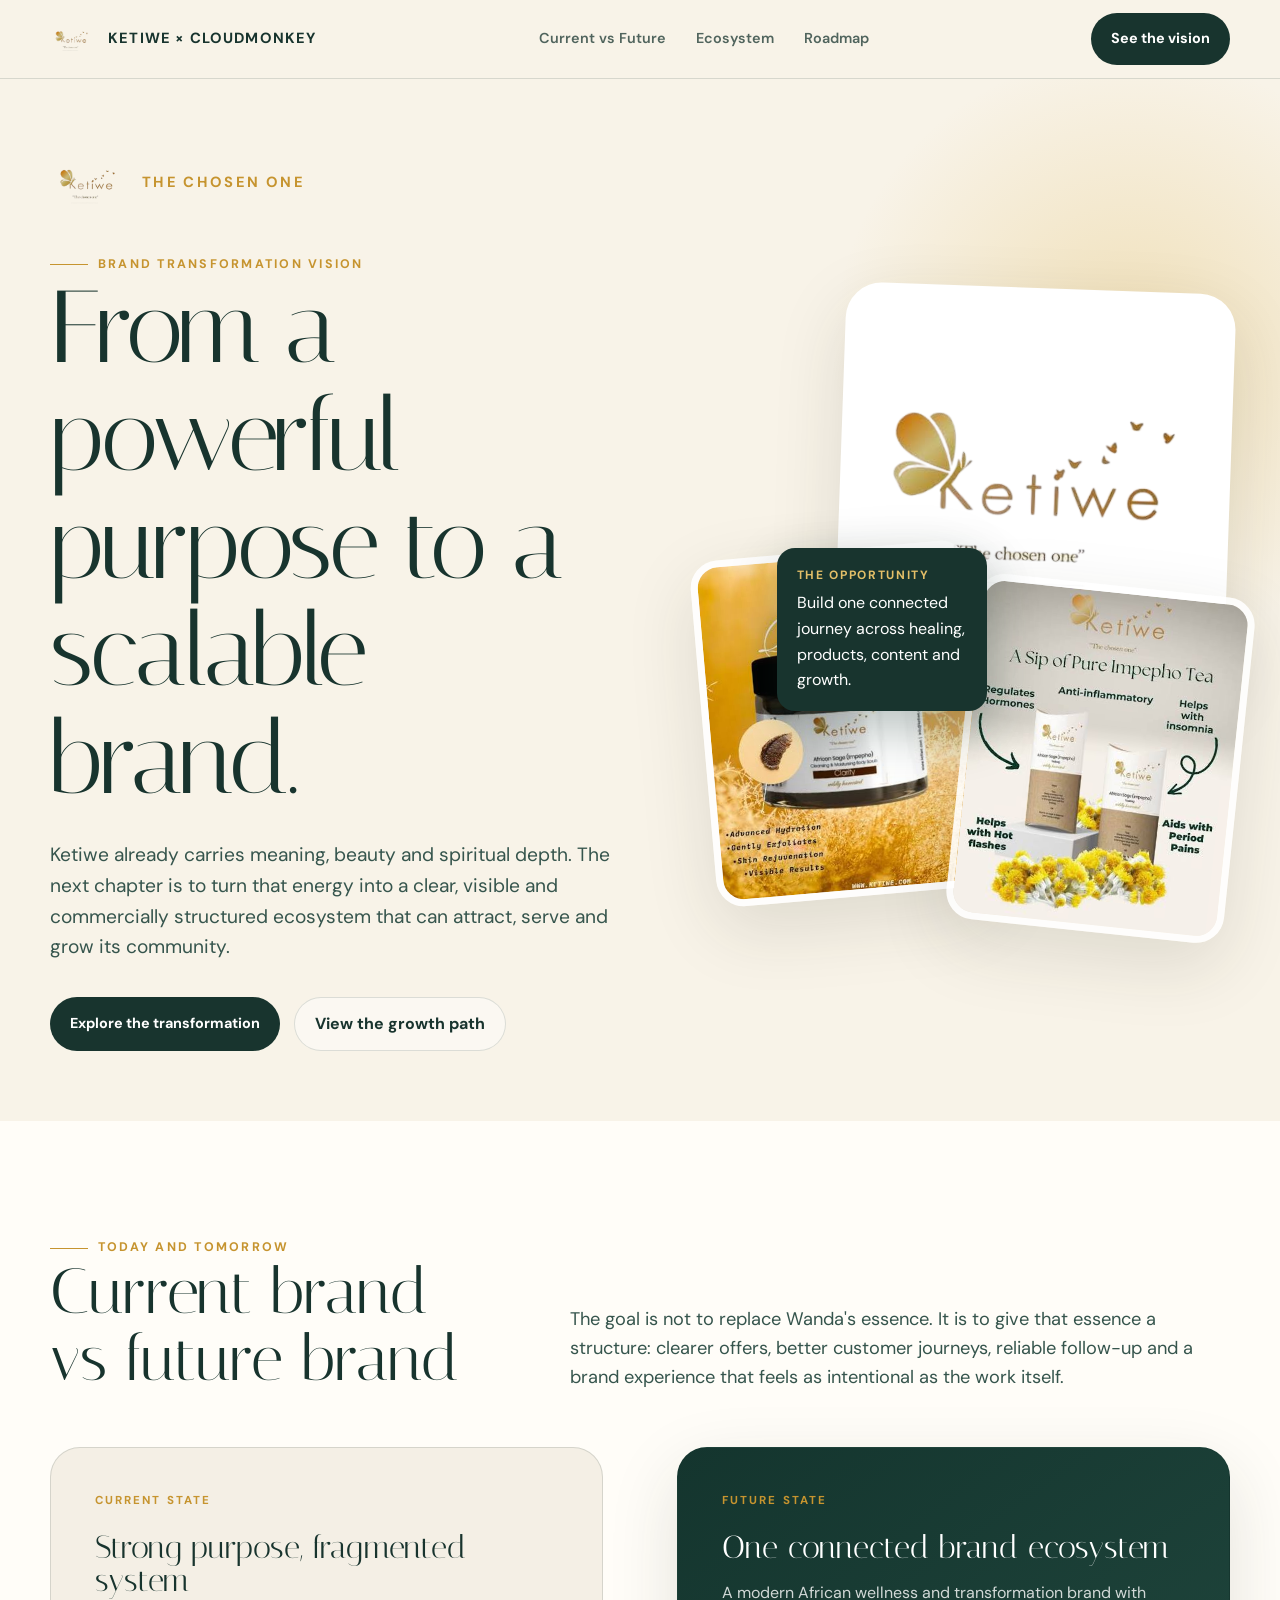
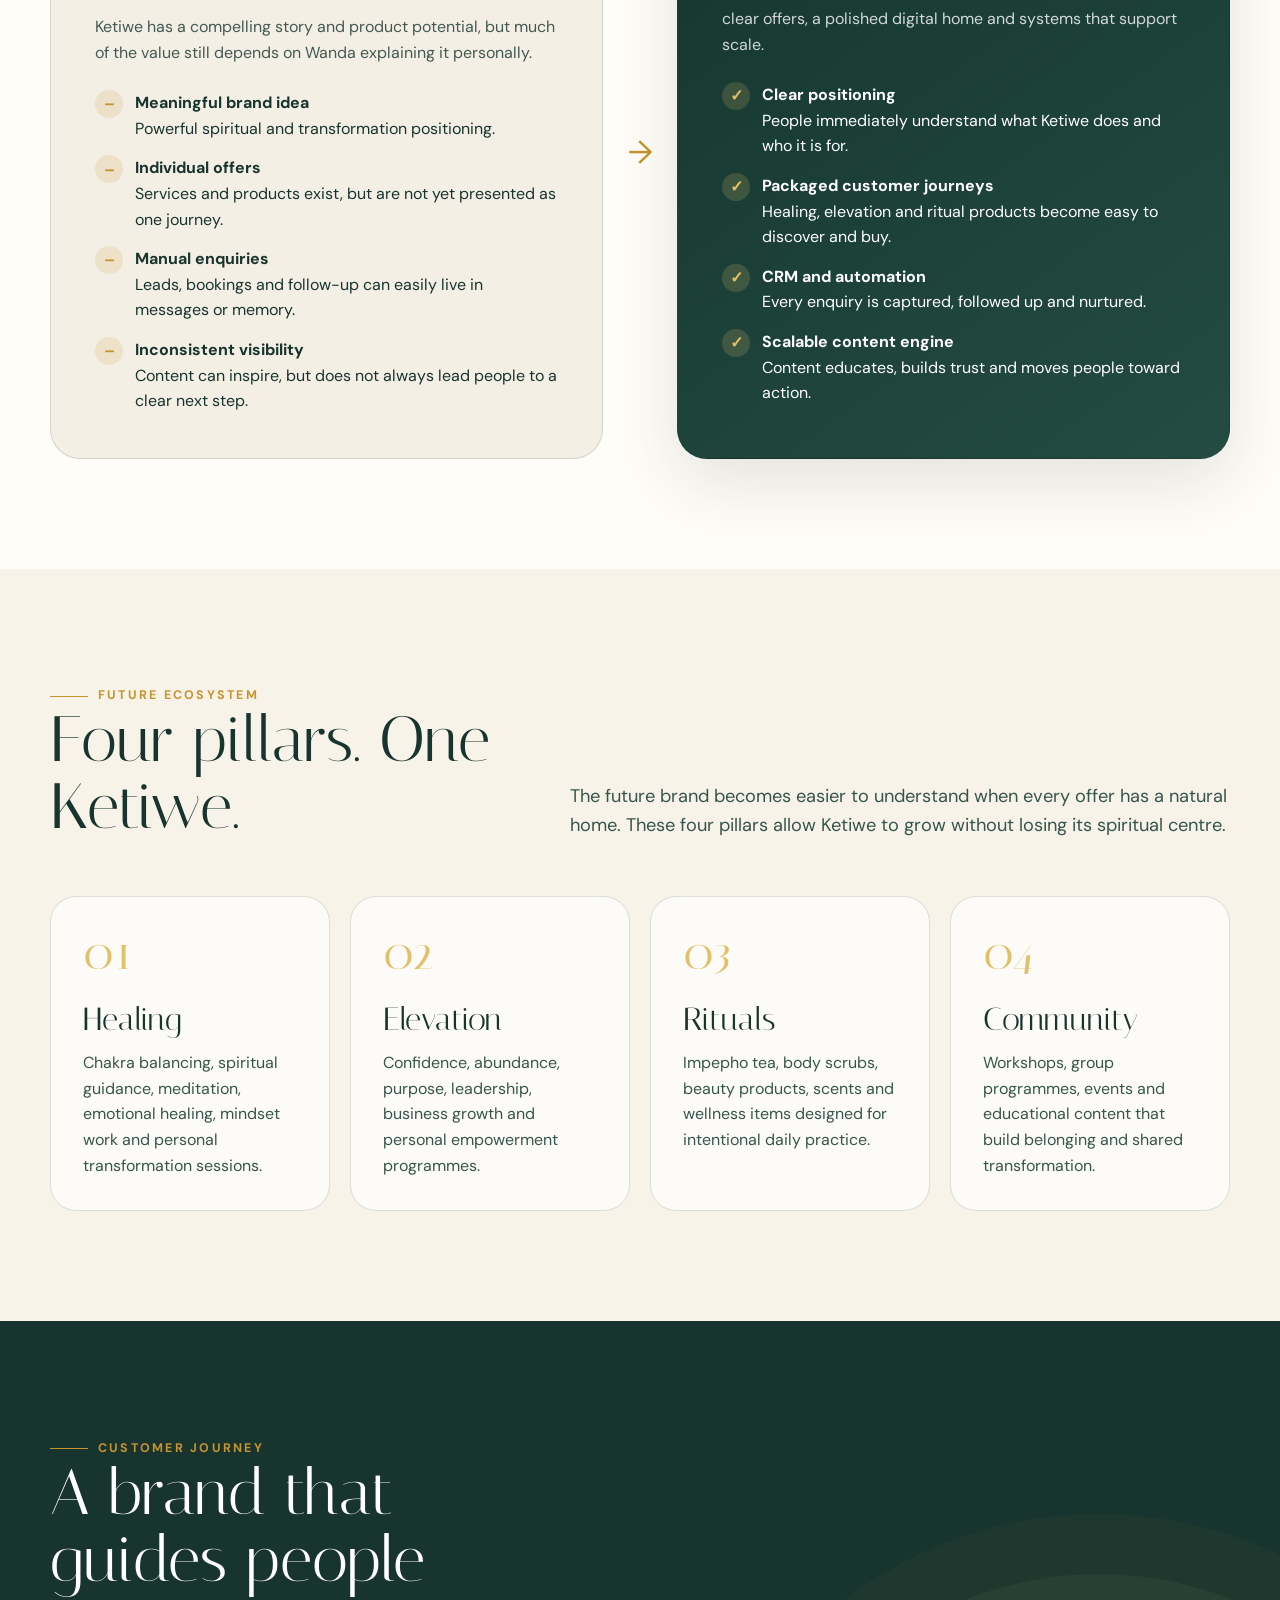
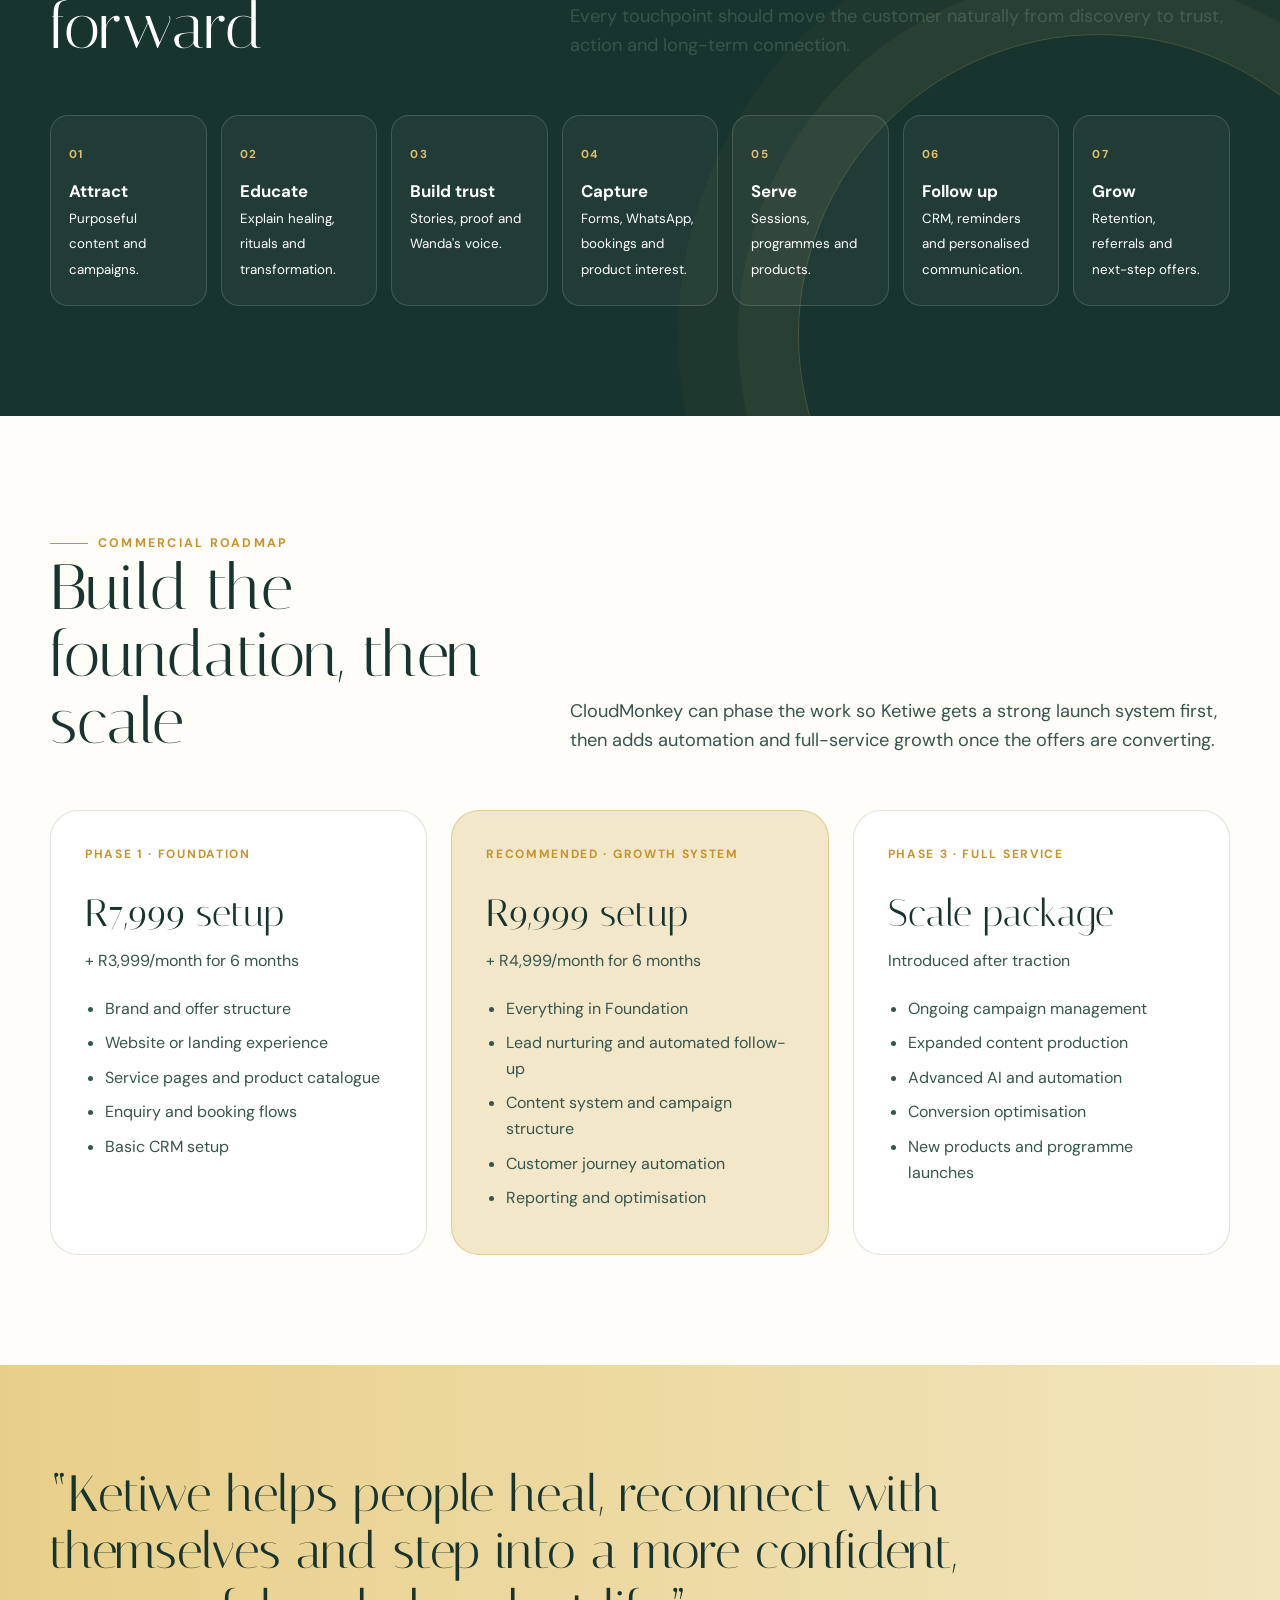
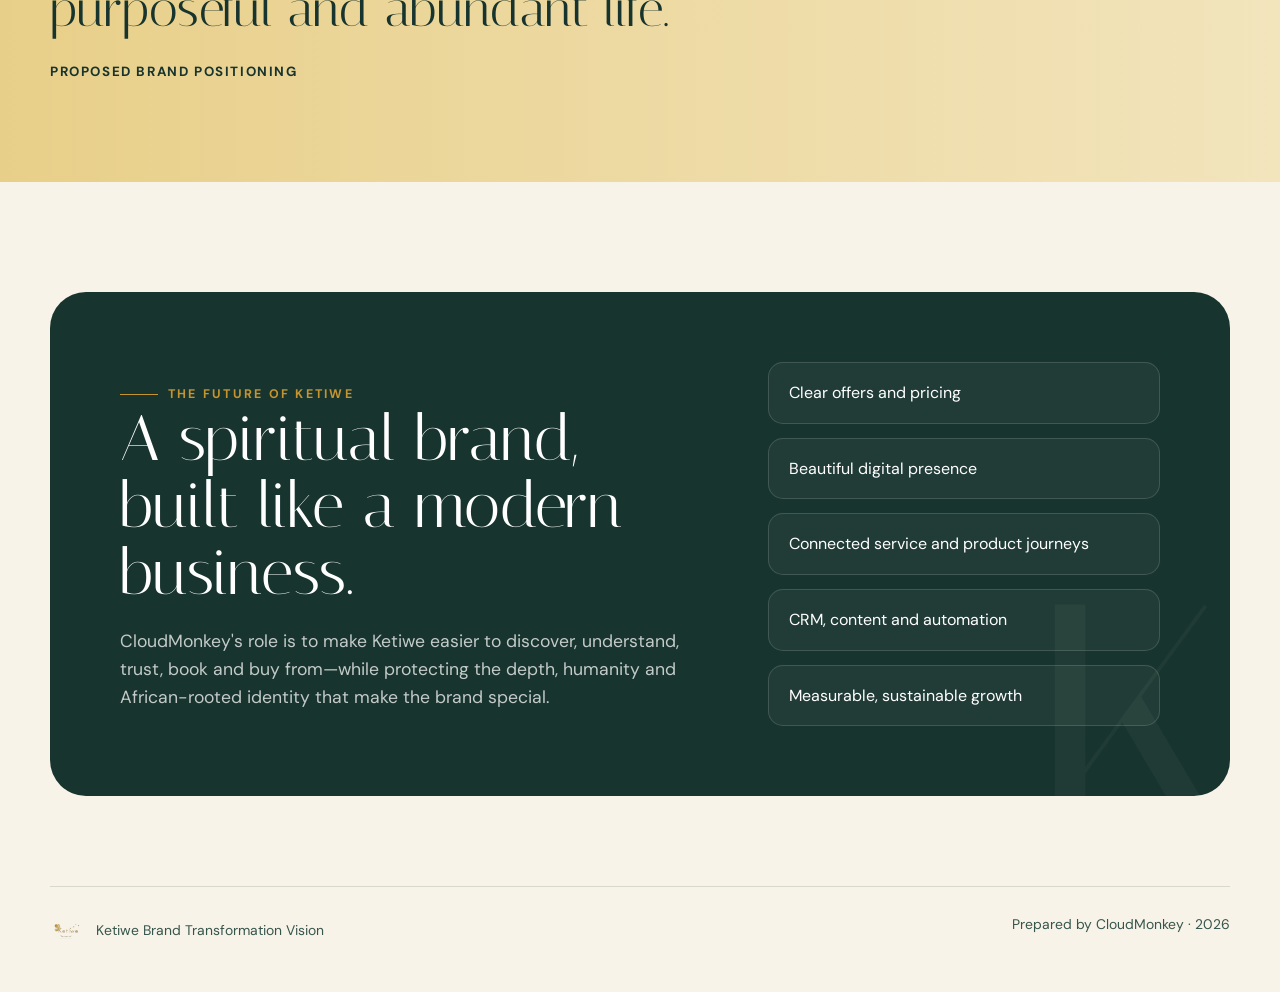
==== index.html @ 4f517079 "Initial commit: Ketiwe brand vision static site Co-Authored-By: Claude Sonnet 5 <noreply@anthropic.c" ====
<!DOCTYPE html>
<html lang="en">
<head>
<meta charset="UTF-8" />
<meta name="viewport" content="width=device-width, initial-scale=1.0" />
<title>Ketiwe — From Powerful Purpose to Scalable Brand</title>
<meta name="description" content="A current-versus-future brand vision for Ketiwe, presented by CloudMonkey." />
<link rel="preconnect" href="https://fonts.googleapis.com">
<link rel="preconnect" href="https://fonts.gstatic.com" crossorigin>
<link href="https://fonts.googleapis.com/css2?family=DM+Sans:wght@400;500;600;700&family=Italiana&display=swap" rel="stylesheet">
<style>
:root {
  --ink:#18342e;
  --ink-soft:#36554d;
  --cream:#f8f3e8;
  --paper:#fffdf8;
  --gold:#c6942f;
  --gold-2:#e3bf68;
  --sage:#8aa497;
  --line:rgba(24,52,46,.14);
  --shadow:0 24px 70px rgba(46,43,29,.13);
}
*{box-sizing:border-box}
html{scroll-behavior:smooth}
body{margin:0;font-family:'DM Sans',sans-serif;color:var(--ink);background:var(--cream);line-height:1.6;overflow-x:hidden}
a{color:inherit;text-decoration:none}
img{display:block;max-width:100%}
.container{width:min(1180px,calc(100% - 40px));margin:auto}
.eyebrow{display:inline-flex;align-items:center;gap:10px;font-size:.78rem;letter-spacing:.18em;text-transform:uppercase;font-weight:700;color:var(--gold)}
.eyebrow:before{content:'';width:38px;height:1px;background:var(--gold)}
h1,h2,h3{font-family:'Italiana',serif;font-weight:400;line-height:1.05;margin:0}
h1{font-size:clamp(3.5rem,8vw,7.7rem);letter-spacing:-.03em}
h2{font-size:clamp(2.5rem,5vw,5rem)}
h3{font-size:clamp(1.55rem,2.5vw,2.25rem)}
p{margin:0}
.topbar{position:fixed;z-index:20;left:0;right:0;top:0;background:rgba(248,243,232,.82);backdrop-filter:blur(16px);border-bottom:1px solid var(--line)}
.nav{height:78px;display:flex;align-items:center;justify-content:space-between}
.brand{display:flex;align-items:center;gap:14px;font-weight:700;letter-spacing:.05em}

.brand-logo{height:44px;width:auto;display:block}
.brand-text{font-weight:700;letter-spacing:.08em;font-size:.92rem}
.hero-brand-lockup{display:flex;align-items:center;gap:16px;margin-bottom:26px;flex-wrap:wrap}
.hero-brand-lockup img{height:76px;width:auto}
.hero-brand-lockup .tag{font-size:.92rem;letter-spacing:.16em;text-transform:uppercase;color:var(--gold);font-weight:700}
.footer-brand{display:flex;align-items:center;gap:12px}
.footer-brand img{height:34px;width:auto}
@media(max-width:620px){.brand-logo{height:38px}.hero-brand-lockup img{height:62px}}

.navlinks{display:flex;gap:30px;font-size:.9rem;font-weight:600}
.navlinks a{opacity:.75}
.navlinks a:hover{opacity:1;color:var(--gold)}
.cta{display:inline-flex;align-items:center;justify-content:center;padding:14px 20px;border-radius:999px;background:var(--ink);color:#fff;font-weight:700;font-size:.9rem;transition:.25s}
.cta:hover{transform:translateY(-2px);box-shadow:0 10px 30px rgba(24,52,46,.22)}
.hero{min-height:100vh;padding:145px 0 70px;position:relative;display:flex;align-items:center}
.hero:before{content:'';position:absolute;width:620px;height:620px;border-radius:50%;background:radial-gradient(circle,rgba(227,191,104,.38),rgba(227,191,104,0) 68%);right:-160px;top:40px;pointer-events:none}
.hero-grid{display:grid;grid-template-columns:1.05fr .95fr;gap:70px;align-items:center}
.hero-copy p{font-size:clamp(1.05rem,1.5vw,1.28rem);max-width:660px;color:var(--ink-soft);margin-top:28px}
.hero-actions{display:flex;gap:14px;flex-wrap:wrap;margin-top:34px}
.ghost{display:inline-flex;align-items:center;justify-content:center;padding:13px 20px;border-radius:999px;border:1px solid var(--line);font-weight:700;background:rgba(255,255,255,.45)}
.visual{position:relative;min-height:620px}
.logo-card{position:absolute;right:0;top:0;width:74%;border-radius:36px;overflow:hidden;box-shadow:var(--shadow);transform:rotate(2deg);background:#fff}
.product-card{position:absolute;width:53%;border-radius:28px;overflow:hidden;box-shadow:var(--shadow);border:7px solid rgba(255,255,255,.88)}
.product-card.scrub{left:0;bottom:10px;transform:rotate(-5deg)}
.product-card.tea{right:-10px;bottom:-25px;transform:rotate(6deg)}
.floating-note{position:absolute;left:14%;top:42%;background:var(--ink);color:white;border-radius:18px;padding:18px 20px;width:210px;box-shadow:0 20px 50px rgba(24,52,46,.3);z-index:3}
.floating-note b{display:block;color:var(--gold-2);font-size:.75rem;text-transform:uppercase;letter-spacing:.14em;margin-bottom:5px}
section{padding:110px 0}
.section-intro{display:grid;grid-template-columns:.8fr 1.2fr;gap:80px;align-items:end;margin-bottom:55px}
.section-intro p{font-size:1.14rem;color:var(--ink-soft);max-width:720px}
.current{background:var(--paper)}
.comparison{display:grid;grid-template-columns:1fr 74px 1fr;align-items:stretch}
.panel{padding:44px;border-radius:30px;border:1px solid var(--line);background:#fff;position:relative;overflow:hidden}
.panel.current-panel{background:#f4efe5}
.panel.future-panel{background:linear-gradient(145deg,#14352e,#244c42);color:#fff;box-shadow:var(--shadow)}
.panel-label{font-size:.72rem;text-transform:uppercase;letter-spacing:.18em;font-weight:700;color:var(--gold);margin-bottom:20px}
.panel h3{margin-bottom:16px}
.panel p{opacity:.8;margin-bottom:25px}
.checks{display:grid;gap:14px}
.check{display:grid;grid-template-columns:28px 1fr;gap:12px;align-items:start}
.icon{width:28px;height:28px;border-radius:50%;display:grid;place-items:center;font-weight:700;background:rgba(198,148,47,.16);color:var(--gold)}
.future-panel .icon{background:rgba(227,191,104,.18);color:var(--gold-2)}
.arrow{display:grid;place-items:center;font-size:2rem;color:var(--gold)}
.ecosystem{position:relative}
.ecosystem-grid{display:grid;grid-template-columns:repeat(4,1fr);gap:20px;margin-top:50px}
.pillar{background:rgba(255,255,255,.66);border:1px solid var(--line);border-radius:26px;padding:32px;min-height:290px;transition:.25s}
.pillar:hover{transform:translateY(-7px);background:#fff;box-shadow:0 20px 50px rgba(54,85,77,.12)}
.num{font-family:'Italiana';font-size:3rem;color:var(--gold-2);line-height:1;margin-bottom:26px}
.pillar h3{font-size:2rem;margin-bottom:14px}
.pillar p{color:var(--ink-soft)}
.journey{background:var(--ink);color:#fff;overflow:hidden;position:relative}
.journey:after{content:'';position:absolute;inset:auto -120px -220px auto;width:600px;height:600px;border-radius:50%;border:1px solid rgba(227,191,104,.23);box-shadow:0 0 0 60px rgba(227,191,104,.05),0 0 0 120px rgba(227,191,104,.03)}
.flow{display:grid;grid-template-columns:repeat(7,1fr);gap:14px;margin-top:55px;position:relative;z-index:2}
.step{padding:24px 18px;border:1px solid rgba(255,255,255,.14);border-radius:18px;background:rgba(255,255,255,.045);min-height:148px}
.step span{font-size:.72rem;color:var(--gold-2);font-weight:700;letter-spacing:.13em}
.step strong{display:block;margin-top:12px;font-size:1.05rem}
.roadmap{background:var(--paper)}
.timeline{display:grid;grid-template-columns:repeat(3,1fr);gap:24px;margin-top:48px}
.phase{border-radius:28px;padding:34px;background:#fff;border:1px solid var(--line);position:relative}
.phase.featured{background:#f2e7c9;border-color:rgba(198,148,47,.35);transform:translateY(-14px)}
.phase-tag{font-size:.75rem;text-transform:uppercase;letter-spacing:.14em;color:var(--gold);font-weight:700}
.price{font-family:'Italiana';font-size:2.4rem;margin:18px 0 4px}
.monthly{color:var(--ink-soft);margin-bottom:22px}
.phase ul{padding-left:20px;margin:0;color:var(--ink-soft)}
.phase li{margin:9px 0}
.quote{padding:100px 0;background:linear-gradient(90deg,#e8cf89,#f2e4bc)}
.quote blockquote{font-family:'Italiana';font-size:clamp(2rem,4vw,4.2rem);line-height:1.12;margin:0;max-width:1020px}
.quote small{display:block;margin-top:24px;font-weight:700;letter-spacing:.12em;text-transform:uppercase}
.final{padding:110px 0 60px}
.final-card{border-radius:36px;padding:70px;background:var(--ink);color:#fff;display:grid;grid-template-columns:1.2fr .8fr;gap:60px;align-items:center;position:relative;overflow:hidden}
.final-card:before{content:'K';position:absolute;right:-20px;bottom:-125px;font-family:'Italiana';font-size:23rem;color:rgba(255,255,255,.035);line-height:1}
.final-card p{margin-top:20px;max-width:660px;color:rgba(255,255,255,.74);font-size:1.1rem}
.final-list{display:grid;gap:14px;position:relative;z-index:2}
.final-list div{padding:17px 20px;border:1px solid rgba(255,255,255,.14);border-radius:15px;background:rgba(255,255,255,.045)}
footer{padding:30px 0 45px;color:var(--ink-soft);font-size:.87rem}
.footer-grid{display:flex;justify-content:space-between;gap:20px;border-top:1px solid var(--line);padding-top:26px}
.reveal{opacity:0;transform:translateY(20px);transition:.7s ease}
.reveal.visible{opacity:1;transform:none}
@media(max-width:980px){
  .navlinks{display:none} .hero-grid,.section-intro,.final-card{grid-template-columns:1fr} .visual{min-height:560px;margin-top:20px}
  .comparison{grid-template-columns:1fr;gap:20px} .arrow{transform:rotate(90deg)}
  .ecosystem-grid{grid-template-columns:repeat(2,1fr)} .flow{grid-template-columns:repeat(2,1fr)} .timeline{grid-template-columns:1fr}
  .phase.featured{transform:none}
}
@media(max-width:620px){
 .container{width:min(100% - 26px,1180px)} section{padding:78px 0} .hero{padding-top:120px}
 .visual{min-height:480px} .logo-card{width:83%} .product-card{width:56%} .floating-note{left:4%;top:38%;width:185px}
 .ecosystem-grid,.flow{grid-template-columns:1fr} .panel{padding:28px} .final-card{padding:38px 26px} .footer-grid{display:block}
}
</style>
</head>
<body>
<header class="topbar">
  <div class="container nav">
    <a class="brand" href="#top"><img class="brand-logo" src="[data-uri]" alt="Ketiwe logo"><span class="brand-text">KETIWE × CLOUDMONKEY</span></a>
    <nav class="navlinks"><a href="#current">Current vs Future</a><a href="#ecosystem">Ecosystem</a><a href="#roadmap">Roadmap</a></nav>
    <a class="cta" href="#vision">See the vision</a>
  </div>
</header>

<main id="top">
<section class="hero">
 <div class="container hero-grid">
  <div class="hero-copy reveal">
    <div class="hero-brand-lockup"><img src="[data-uri]" alt="Ketiwe logo"><div class="tag">The chosen one</div></div>
    <div class="eyebrow">Brand transformation vision</div>
    <h1>From a powerful purpose to a scalable brand.</h1>
    <p>Ketiwe already carries meaning, beauty and spiritual depth. The next chapter is to turn that energy into a clear, visible and commercially structured ecosystem that can attract, serve and grow its community.</p>
    <div class="hero-actions"><a class="cta" href="#current">Explore the transformation</a><a class="ghost" href="#roadmap">View the growth path</a></div>
  </div>
  <div class="visual reveal">
    <div class="logo-card"><img src="[data-uri]" alt="Ketiwe logo"></div>
    <div class="product-card scrub"><img src="[data-uri]" alt="Ketiwe body scrub"></div>
    <div class="product-card tea"><img src="[data-uri]" alt="Ketiwe Impepho tea"></div>
    <div class="floating-note"><b>The opportunity</b>Build one connected journey across healing, products, content and growth.</div>
  </div>
 </div>
</section>

<section class="current" id="current">
 <div class="container">
  <div class="section-intro reveal"><div><div class="eyebrow">Today and tomorrow</div><h2>Current brand vs future brand</h2></div><p>The goal is not to replace Wanda's essence. It is to give that essence a structure: clearer offers, better customer journeys, reliable follow-up and a brand experience that feels as intentional as the work itself.</p></div>
  <div class="comparison reveal">
    <article class="panel current-panel">
      <div class="panel-label">Current state</div><h3>Strong purpose, fragmented system</h3><p>Ketiwe has a compelling story and product potential, but much of the value still depends on Wanda explaining it personally.</p>
      <div class="checks">
        <div class="check"><span class="icon">–</span><div><strong>Meaningful brand idea</strong><br>Powerful spiritual and transformation positioning.</div></div>
        <div class="check"><span class="icon">–</span><div><strong>Individual offers</strong><br>Services and products exist, but are not yet presented as one journey.</div></div>
        <div class="check"><span class="icon">–</span><div><strong>Manual enquiries</strong><br>Leads, bookings and follow-up can easily live in messages or memory.</div></div>
        <div class="check"><span class="icon">–</span><div><strong>Inconsistent visibility</strong><br>Content can inspire, but does not always lead people to a clear next step.</div></div>
      </div>
    </article>
    <div class="arrow">→</div>
    <article class="panel future-panel">
      <div class="panel-label">Future state</div><h3>One connected brand ecosystem</h3><p>A modern African wellness and transformation brand with clear offers, a polished digital home and systems that support scale.</p>
      <div class="checks">
        <div class="check"><span class="icon">✓</span><div><strong>Clear positioning</strong><br>People immediately understand what Ketiwe does and who it is for.</div></div>
        <div class="check"><span class="icon">✓</span><div><strong>Packaged customer journeys</strong><br>Healing, elevation and ritual products become easy to discover and buy.</div></div>
        <div class="check"><span class="icon">✓</span><div><strong>CRM and automation</strong><br>Every enquiry is captured, followed up and nurtured.</div></div>
        <div class="check"><span class="icon">✓</span><div><strong>Scalable content engine</strong><br>Content educates, builds trust and moves people toward action.</div></div>
      </div>
    </article>
  </div>
 </div>
</section>

<section class="ecosystem" id="ecosystem">
 <div class="container">
  <div class="section-intro reveal"><div><div class="eyebrow">Future ecosystem</div><h2>Four pillars. One Ketiwe.</h2></div><p>The future brand becomes easier to understand when every offer has a natural home. These four pillars allow Ketiwe to grow without losing its spiritual centre.</p></div>
  <div class="ecosystem-grid">
    <article class="pillar reveal"><div class="num">01</div><h3>Healing</h3><p>Chakra balancing, spiritual guidance, meditation, emotional healing, mindset work and personal transformation sessions.</p></article>
    <article class="pillar reveal"><div class="num">02</div><h3>Elevation</h3><p>Confidence, abundance, purpose, leadership, business growth and personal empowerment programmes.</p></article>
    <article class="pillar reveal"><div class="num">03</div><h3>Rituals</h3><p>Impepho tea, body scrubs, beauty products, scents and wellness items designed for intentional daily practice.</p></article>
    <article class="pillar reveal"><div class="num">04</div><h3>Community</h3><p>Workshops, group programmes, events and educational content that build belonging and shared transformation.</p></article>
  </div>
 </div>
</section>

<section class="journey" id="vision">
 <div class="container">
  <div class="section-intro reveal"><div><div class="eyebrow">Customer journey</div><h2>A brand that guides people forward</h2></div><p>Every touchpoint should move the customer naturally from discovery to trust, action and long-term connection.</p></div>
  <div class="flow">
    <div class="step reveal"><span>01</span><strong>Attract</strong><small>Purposeful content and campaigns.</small></div>
    <div class="step reveal"><span>02</span><strong>Educate</strong><small>Explain healing, rituals and transformation.</small></div>
    <div class="step reveal"><span>03</span><strong>Build trust</strong><small>Stories, proof and Wanda's voice.</small></div>
    <div class="step reveal"><span>04</span><strong>Capture</strong><small>Forms, WhatsApp, bookings and product interest.</small></div>
    <div class="step reveal"><span>05</span><strong>Serve</strong><small>Sessions, programmes and products.</small></div>
    <div class="step reveal"><span>06</span><strong>Follow up</strong><small>CRM, reminders and personalised communication.</small></div>
    <div class="step reveal"><span>07</span><strong>Grow</strong><small>Retention, referrals and next-step offers.</small></div>
  </div>
 </div>
</section>

<section class="roadmap" id="roadmap">
 <div class="container">
  <div class="section-intro reveal"><div><div class="eyebrow">Commercial roadmap</div><h2>Build the foundation, then scale</h2></div><p>CloudMonkey can phase the work so Ketiwe gets a strong launch system first, then adds automation and full-service growth once the offers are converting.</p></div>
  <div class="timeline">
   <article class="phase reveal"><div class="phase-tag">Phase 1 · Foundation</div><div class="price">R7,999 setup</div><div class="monthly">+ R3,999/month for 6 months</div><ul><li>Brand and offer structure</li><li>Website or landing experience</li><li>Service pages and product catalogue</li><li>Enquiry and booking flows</li><li>Basic CRM setup</li></ul></article>
   <article class="phase featured reveal"><div class="phase-tag">Recommended · Growth System</div><div class="price">R9,999 setup</div><div class="monthly">+ R4,999/month for 6 months</div><ul><li>Everything in Foundation</li><li>Lead nurturing and automated follow-up</li><li>Content system and campaign structure</li><li>Customer journey automation</li><li>Reporting and optimisation</li></ul></article>
   <article class="phase reveal"><div class="phase-tag">Phase 3 · Full Service</div><div class="price">Scale package</div><div class="monthly">Introduced after traction</div><ul><li>Ongoing campaign management</li><li>Expanded content production</li><li>Advanced AI and automation</li><li>Conversion optimisation</li><li>New products and programme launches</li></ul></article>
  </div>
 </div>
</section>

<section class="quote">
 <div class="container reveal"><blockquote>“Ketiwe helps people heal, reconnect with themselves and step into a more confident, purposeful and abundant life.”</blockquote><small>Proposed brand positioning</small></div>
</section>

<section class="final">
 <div class="container">
  <div class="final-card reveal">
   <div><div class="eyebrow">The future of Ketiwe</div><h2>A spiritual brand, built like a modern business.</h2><p>CloudMonkey's role is to make Ketiwe easier to discover, understand, trust, book and buy from—while protecting the depth, humanity and African-rooted identity that make the brand special.</p></div>
   <div class="final-list"><div>Clear offers and pricing</div><div>Beautiful digital presence</div><div>Connected service and product journeys</div><div>CRM, content and automation</div><div>Measurable, sustainable growth</div></div>
  </div>
 </div>
</section>
</main>
<footer><div class="container footer-grid"><div class="footer-brand"><img src="[data-uri]" alt="Ketiwe logo"><span>Ketiwe Brand Transformation Vision</span></div><span>Prepared by CloudMonkey · 2026</span></div></footer>
<script>
const observer=new IntersectionObserver((entries)=>{entries.forEach(e=>{if(e.isIntersecting)e.target.classList.add('visible')})},{threshold:.12});
document.querySelectorAll('.reveal').forEach(el=>observer.observe(el));
</script>
</body>
</html>
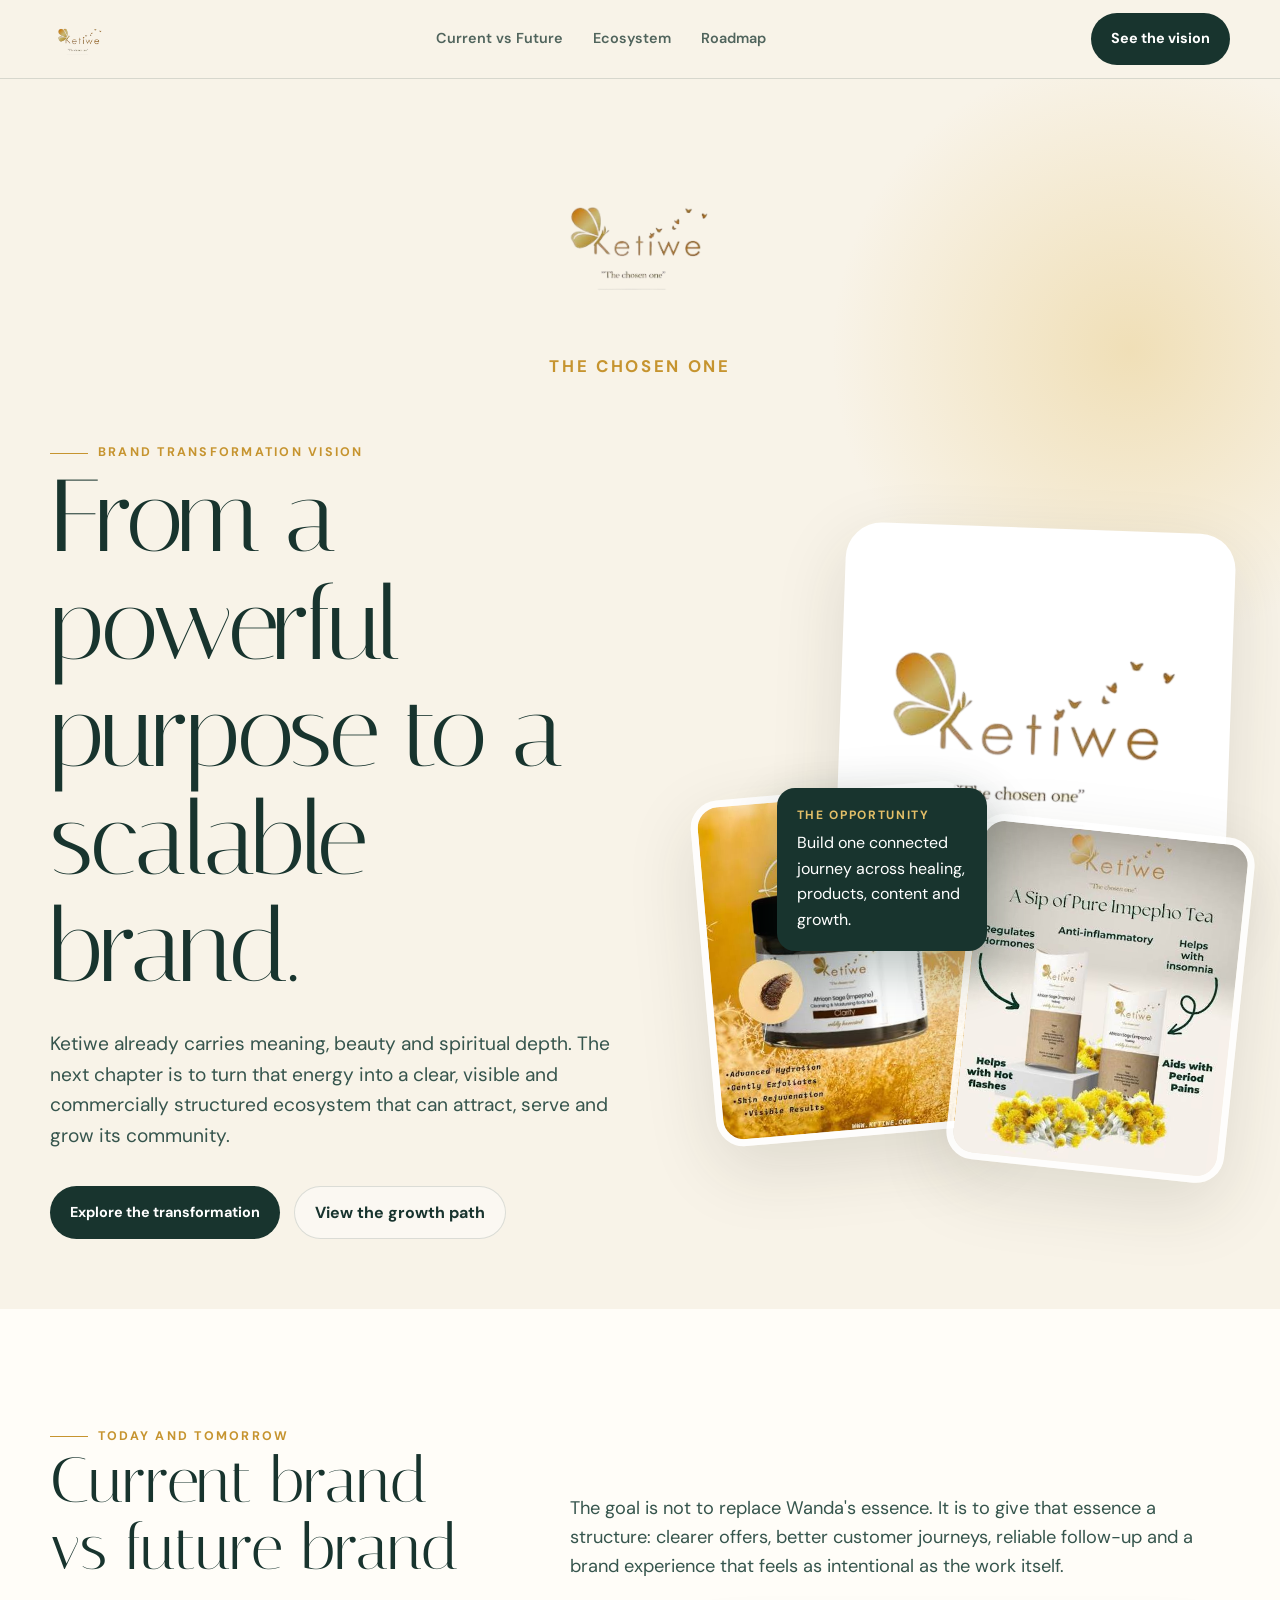
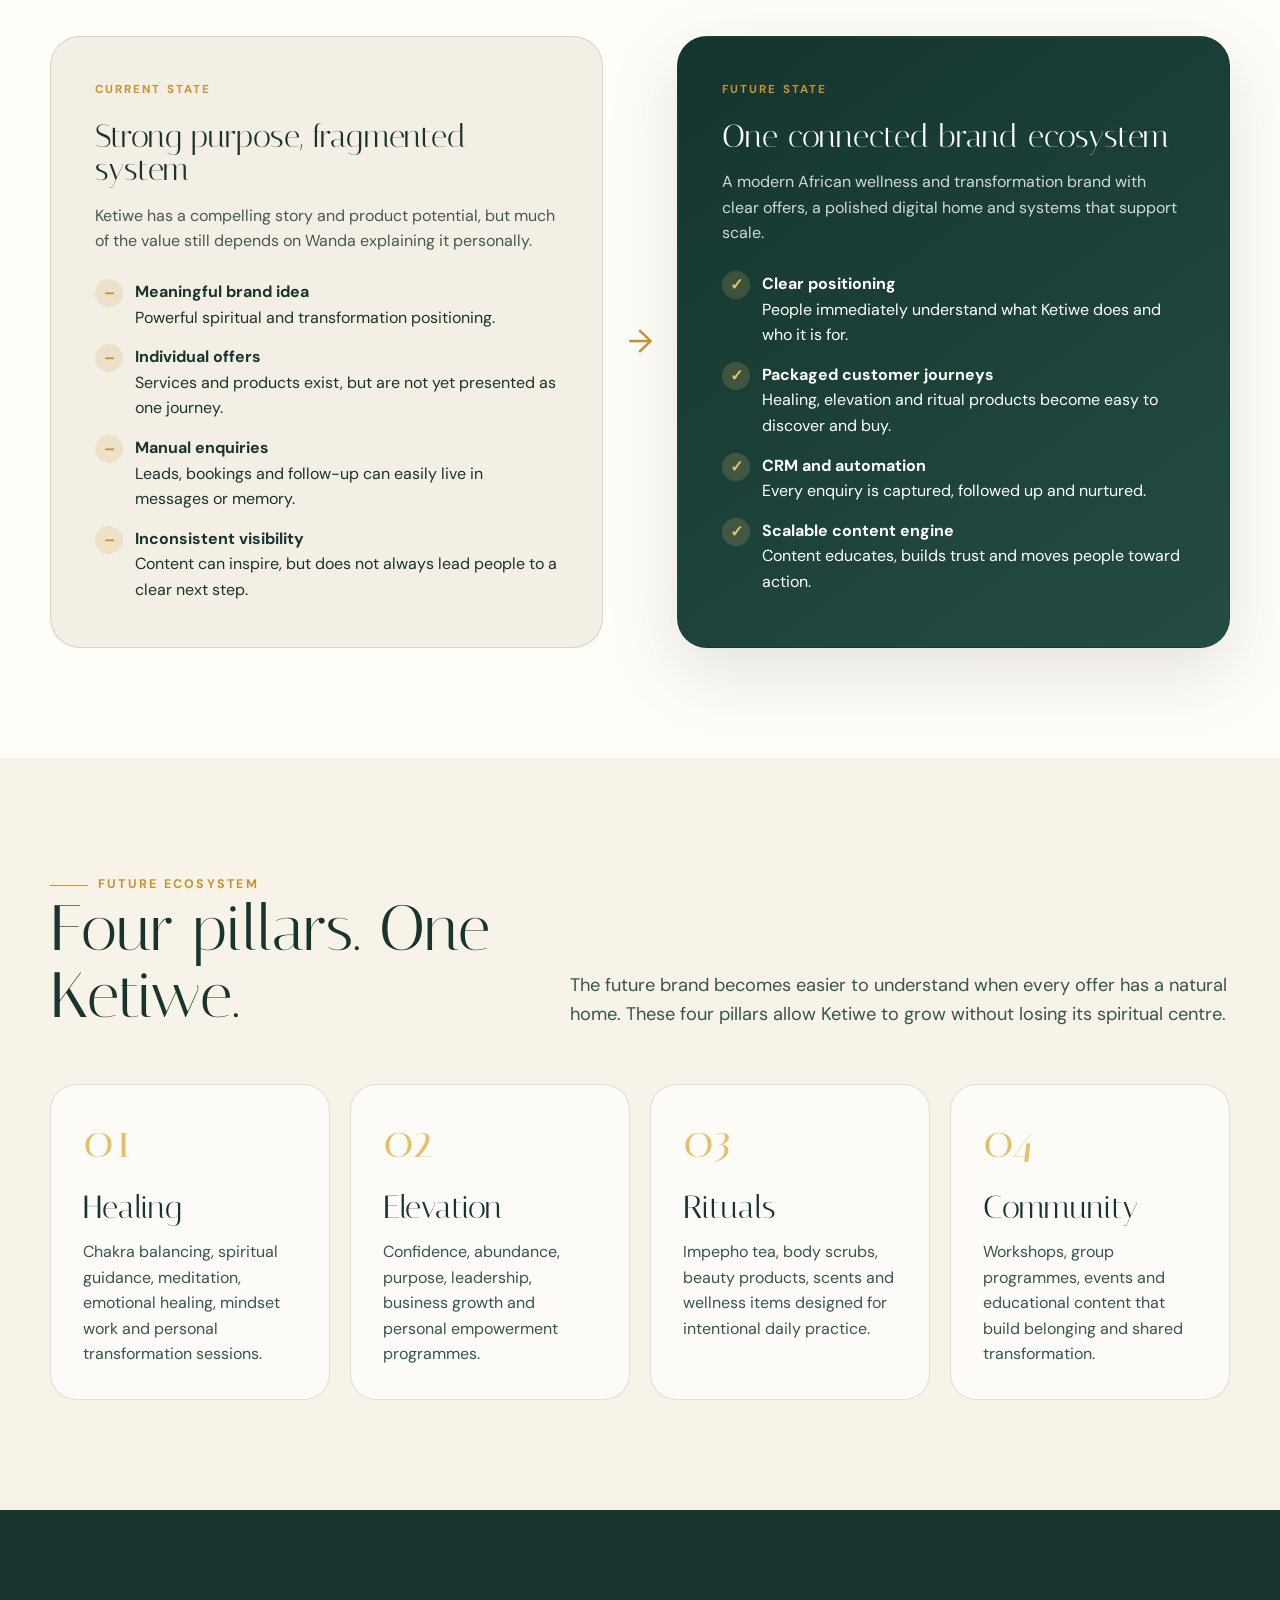
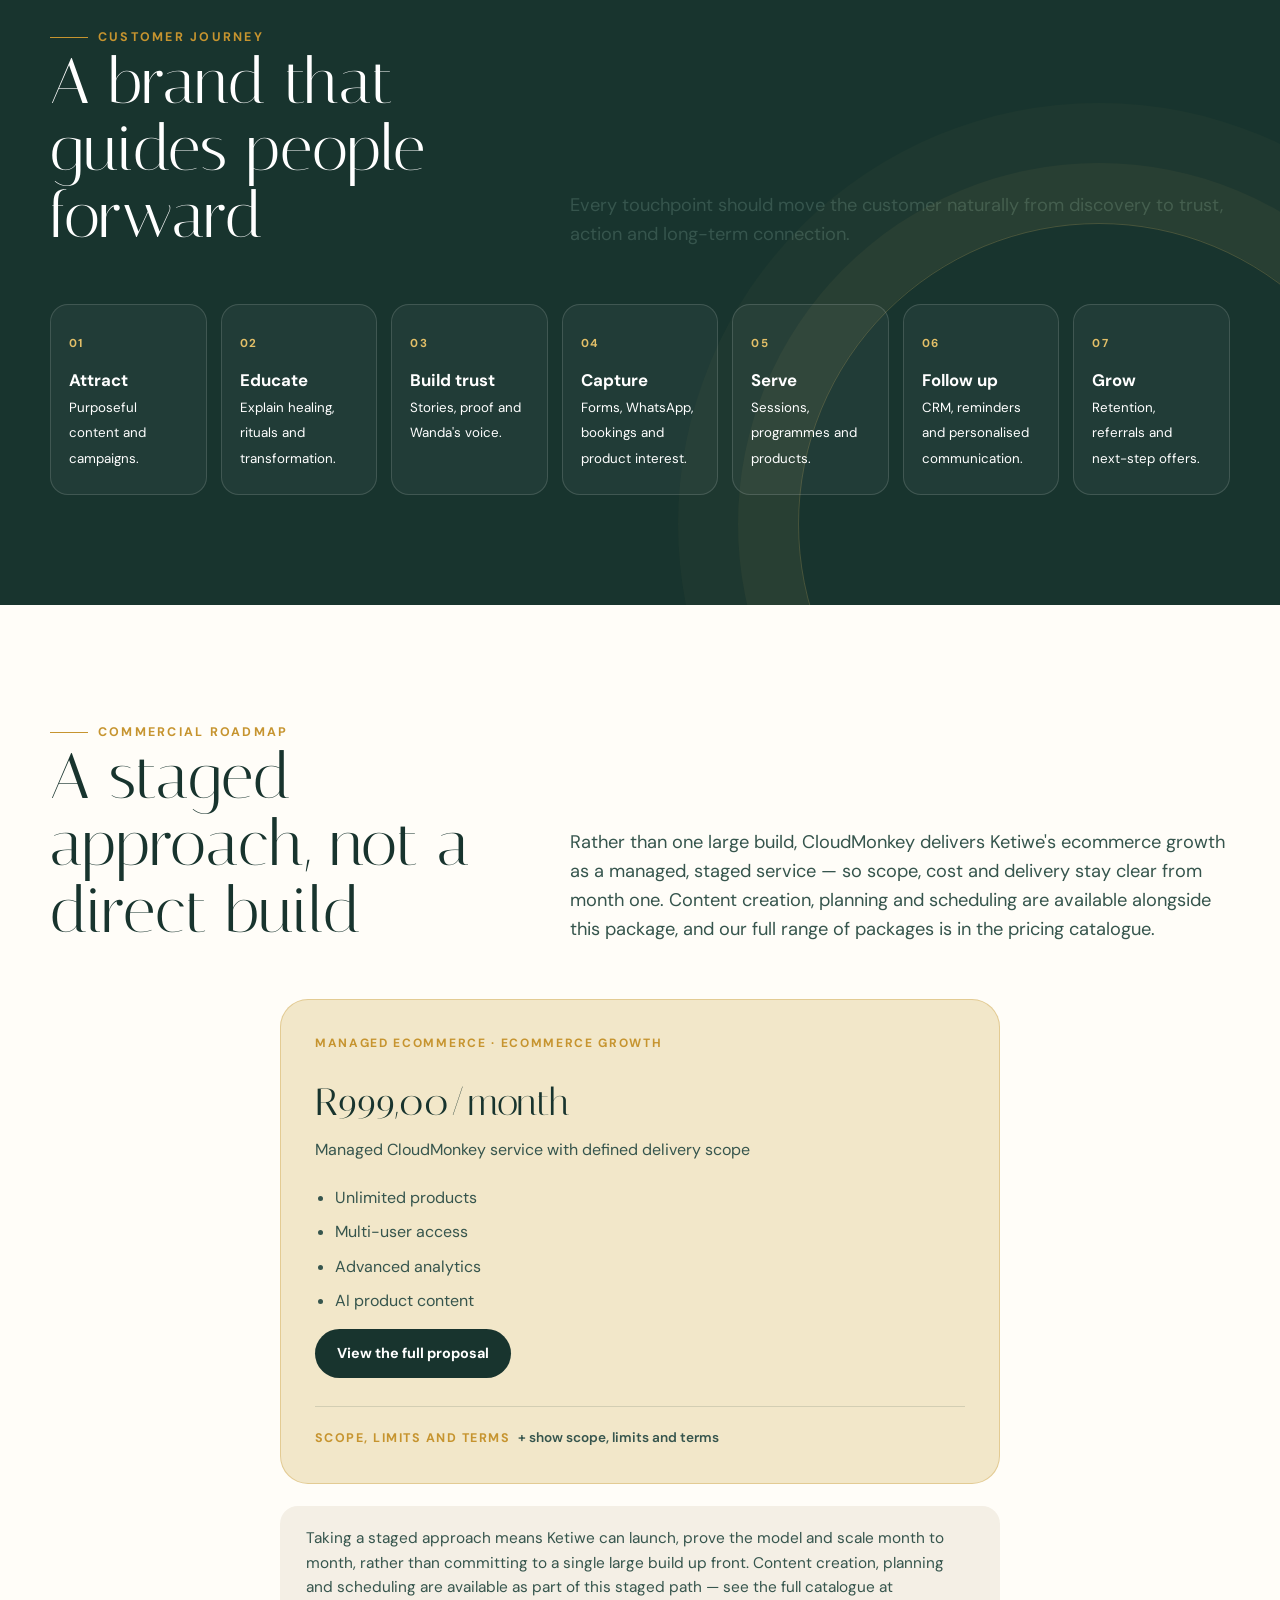
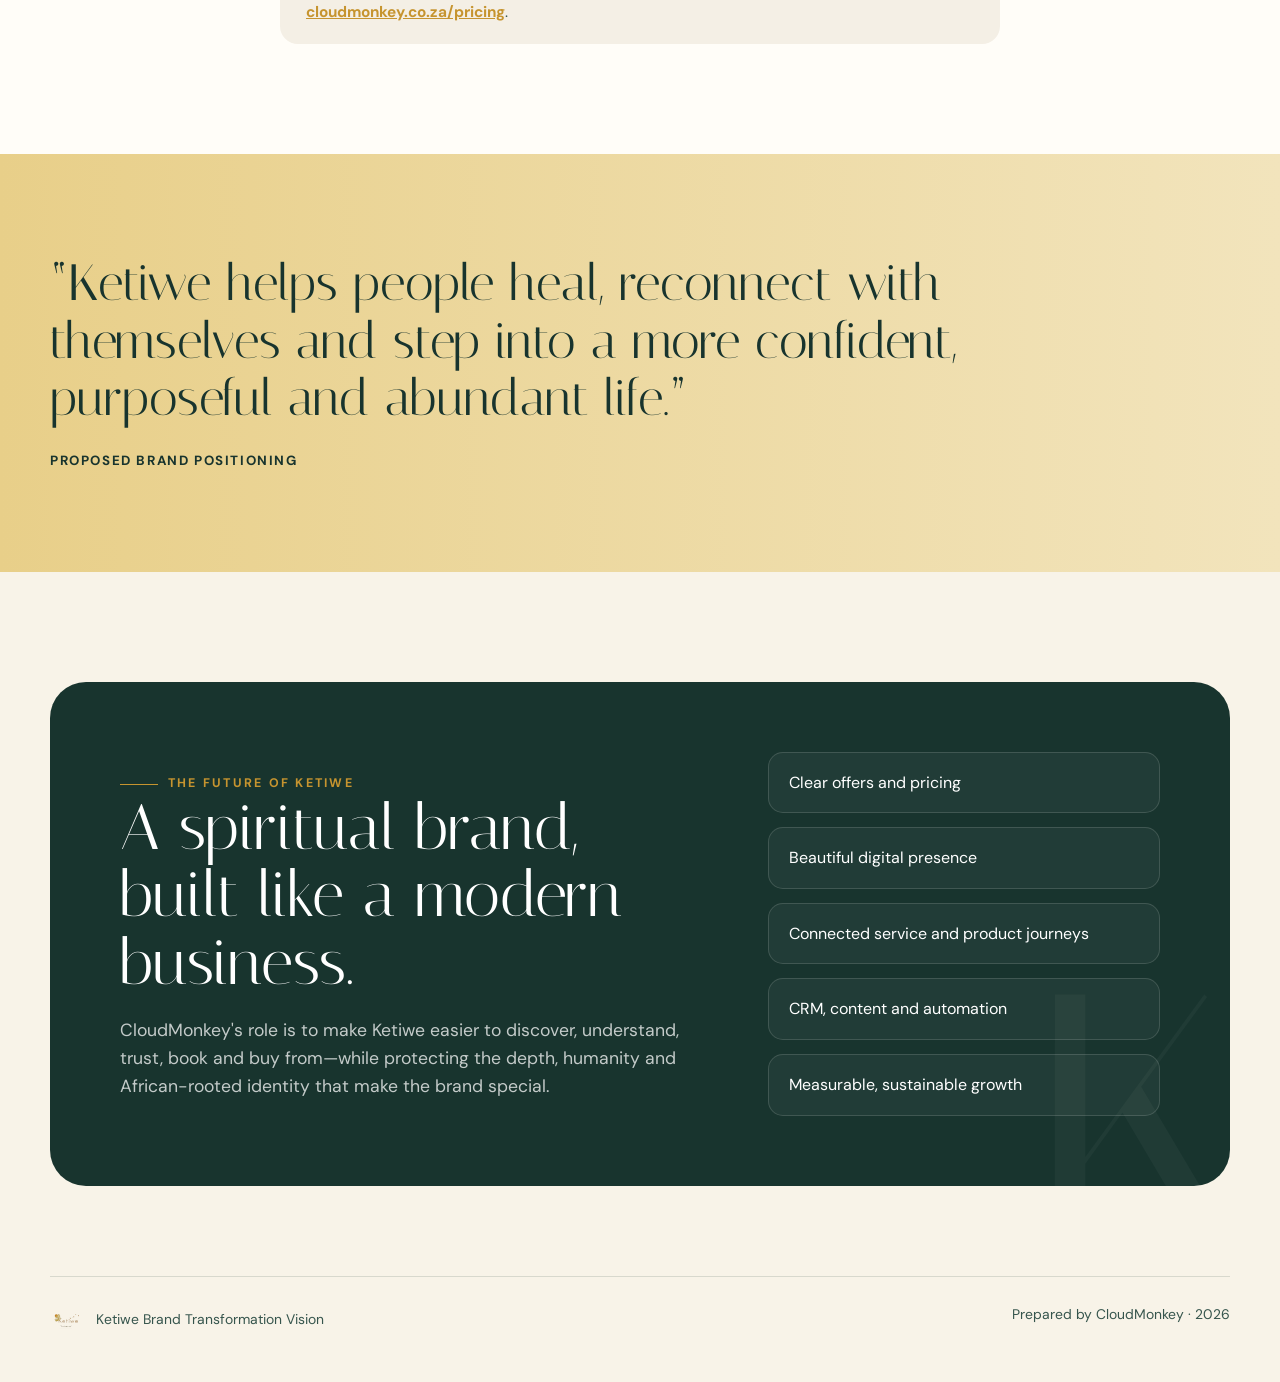
==== commit 79267538: "Update branding lockup and replace roadmap with Ecommerce Growth package Enlarge and center the Keti" ====
--- a/index.html
+++ b/index.html
@@ -37,14 +37,18 @@
 .nav{height:78px;display:flex;align-items:center;justify-content:space-between}
 .brand{display:flex;align-items:center;gap:14px;font-weight:700;letter-spacing:.05em}
 
-.brand-logo{height:44px;width:auto;display:block}
+.brand-logo{height:60px;width:auto;display:block}
 .brand-text{font-weight:700;letter-spacing:.08em;font-size:.92rem}
 .hero-brand-lockup{display:flex;align-items:center;gap:16px;margin-bottom:26px;flex-wrap:wrap}
 .hero-brand-lockup img{height:76px;width:auto}
 .hero-brand-lockup .tag{font-size:.92rem;letter-spacing:.16em;text-transform:uppercase;color:var(--gold);font-weight:700}
 .footer-brand{display:flex;align-items:center;gap:12px}
 .footer-brand img{height:34px;width:auto}
-@media(max-width:620px){.brand-logo{height:38px}.hero-brand-lockup img{height:62px}}
+@media(max-width:620px){.brand-logo{height:44px}.hero-brand-lockup img{height:62px}}
+.hero-brand-lockup.centered{flex-direction:column;justify-content:center;margin:0 auto 56px;text-align:center;gap:18px}
+.hero-brand-lockup.centered img{height:190px}
+.hero-brand-lockup.centered .tag{font-size:1.05rem}
+@media(max-width:620px){.hero-brand-lockup.centered img{height:120px}}
 
 .navlinks{display:flex;gap:30px;font-size:.9rem;font-weight:600}
 .navlinks a{opacity:.75}
@@ -102,6 +106,21 @@
 .monthly{color:var(--ink-soft);margin-bottom:22px}
 .phase ul{padding-left:20px;margin:0;color:var(--ink-soft)}
 .phase li{margin:9px 0}
+.timeline.single{grid-template-columns:1fr;max-width:720px;margin:48px auto 0}
+.phase .proposal-link{display:inline-flex;align-items:center;justify-content:center;padding:13px 22px;border-radius:999px;background:var(--ink);color:#fff;font-weight:700;font-size:.9rem;margin-top:6px;transition:.25s}
+.phase .proposal-link:hover{transform:translateY(-2px);box-shadow:0 10px 30px rgba(24,52,46,.22)}
+.staged-note{max-width:720px;margin:22px auto 0;padding:20px 26px;border-radius:18px;background:#f4efe5;color:var(--ink-soft);font-size:.96rem}
+.staged-note a{color:var(--gold);font-weight:700;text-decoration:underline}
+.fine-print{margin-top:28px;padding-top:20px;border-top:1px solid var(--line)}
+.fine-print summary{cursor:pointer;font-weight:700;color:var(--gold);font-size:.78rem;text-transform:uppercase;letter-spacing:.12em;list-style:none}
+.fine-print summary::-webkit-details-marker{display:none}
+.fine-print summary:after{content:'+ show scope, limits and terms';margin-left:8px;color:var(--ink-soft);text-transform:none;letter-spacing:normal;font-weight:600;font-size:.85rem}
+.fine-print[open] summary:after{content:'– hide scope, limits and terms'}
+.fine-grid{display:grid;grid-template-columns:repeat(2,1fr);gap:22px;margin-top:22px}
+.fine-grid h4{font-family:'DM Sans',sans-serif;font-size:.8rem;text-transform:uppercase;letter-spacing:.08em;color:var(--ink);margin:0 0 8px}
+.fine-grid ul{padding-left:18px;margin:0;color:var(--ink-soft);font-size:.87rem}
+.fine-grid li{margin:6px 0}
+@media(max-width:700px){.fine-grid{grid-template-columns:1fr}}
 .quote{padding:100px 0;background:linear-gradient(90deg,#e8cf89,#f2e4bc)}
 .quote blockquote{font-family:'Italiana';font-size:clamp(2rem,4vw,4.2rem);line-height:1.12;margin:0;max-width:1020px}
 .quote small{display:block;margin-top:24px;font-weight:700;letter-spacing:.12em;text-transform:uppercase}
@@ -131,7 +150,7 @@
 <body>
 <header class="topbar">
   <div class="container nav">
-    <a class="brand" href="#top"><img class="brand-logo" src="[data-uri]" alt="Ketiwe logo"><span class="brand-text">KETIWE × CLOUDMONKEY</span></a>
+    <a class="brand" href="#top"><img class="brand-logo" src="[data-uri]" alt="Ketiwe logo"></a>
     <nav class="navlinks"><a href="#current">Current vs Future</a><a href="#ecosystem">Ecosystem</a><a href="#roadmap">Roadmap</a></nav>
     <a class="cta" href="#vision">See the vision</a>
   </div>
@@ -139,9 +158,10 @@
 
 <main id="top">
 <section class="hero">
- <div class="container hero-grid">
+ <div class="container">
+    <div class="hero-brand-lockup centered reveal"><img src="[data-uri]" alt="Ketiwe logo"><div class="tag">The chosen one</div></div>
+  <div class="hero-grid">
   <div class="hero-copy reveal">
-    <div class="hero-brand-lockup"><img src="[data-uri]" alt="Ketiwe logo"><div class="tag">The chosen one</div></div>
     <div class="eyebrow">Brand transformation vision</div>
     <h1>From a powerful purpose to a scalable brand.</h1>
     <p>Ketiwe already carries meaning, beauty and spiritual depth. The next chapter is to turn that energy into a clear, visible and commercially structured ecosystem that can attract, serve and grow its community.</p>
@@ -152,6 +172,7 @@
     <div class="product-card scrub"><img src="[data-uri]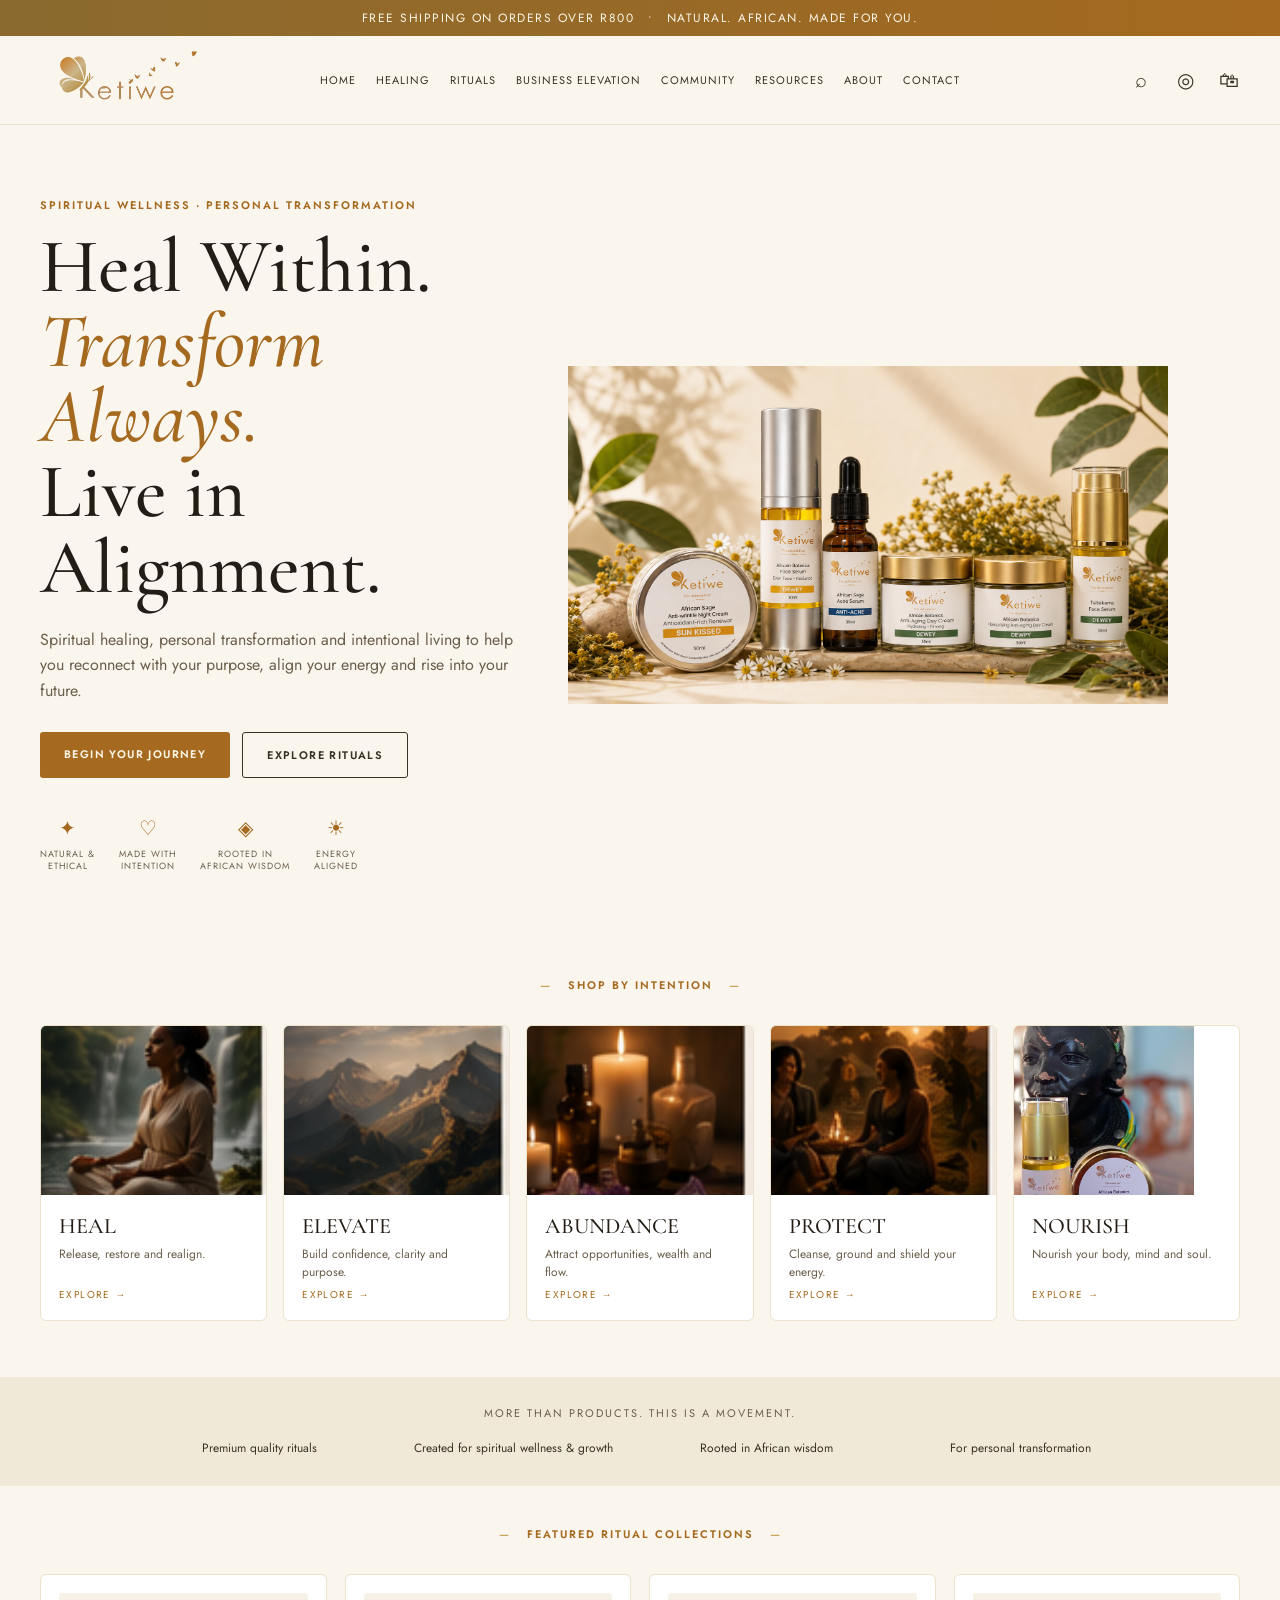
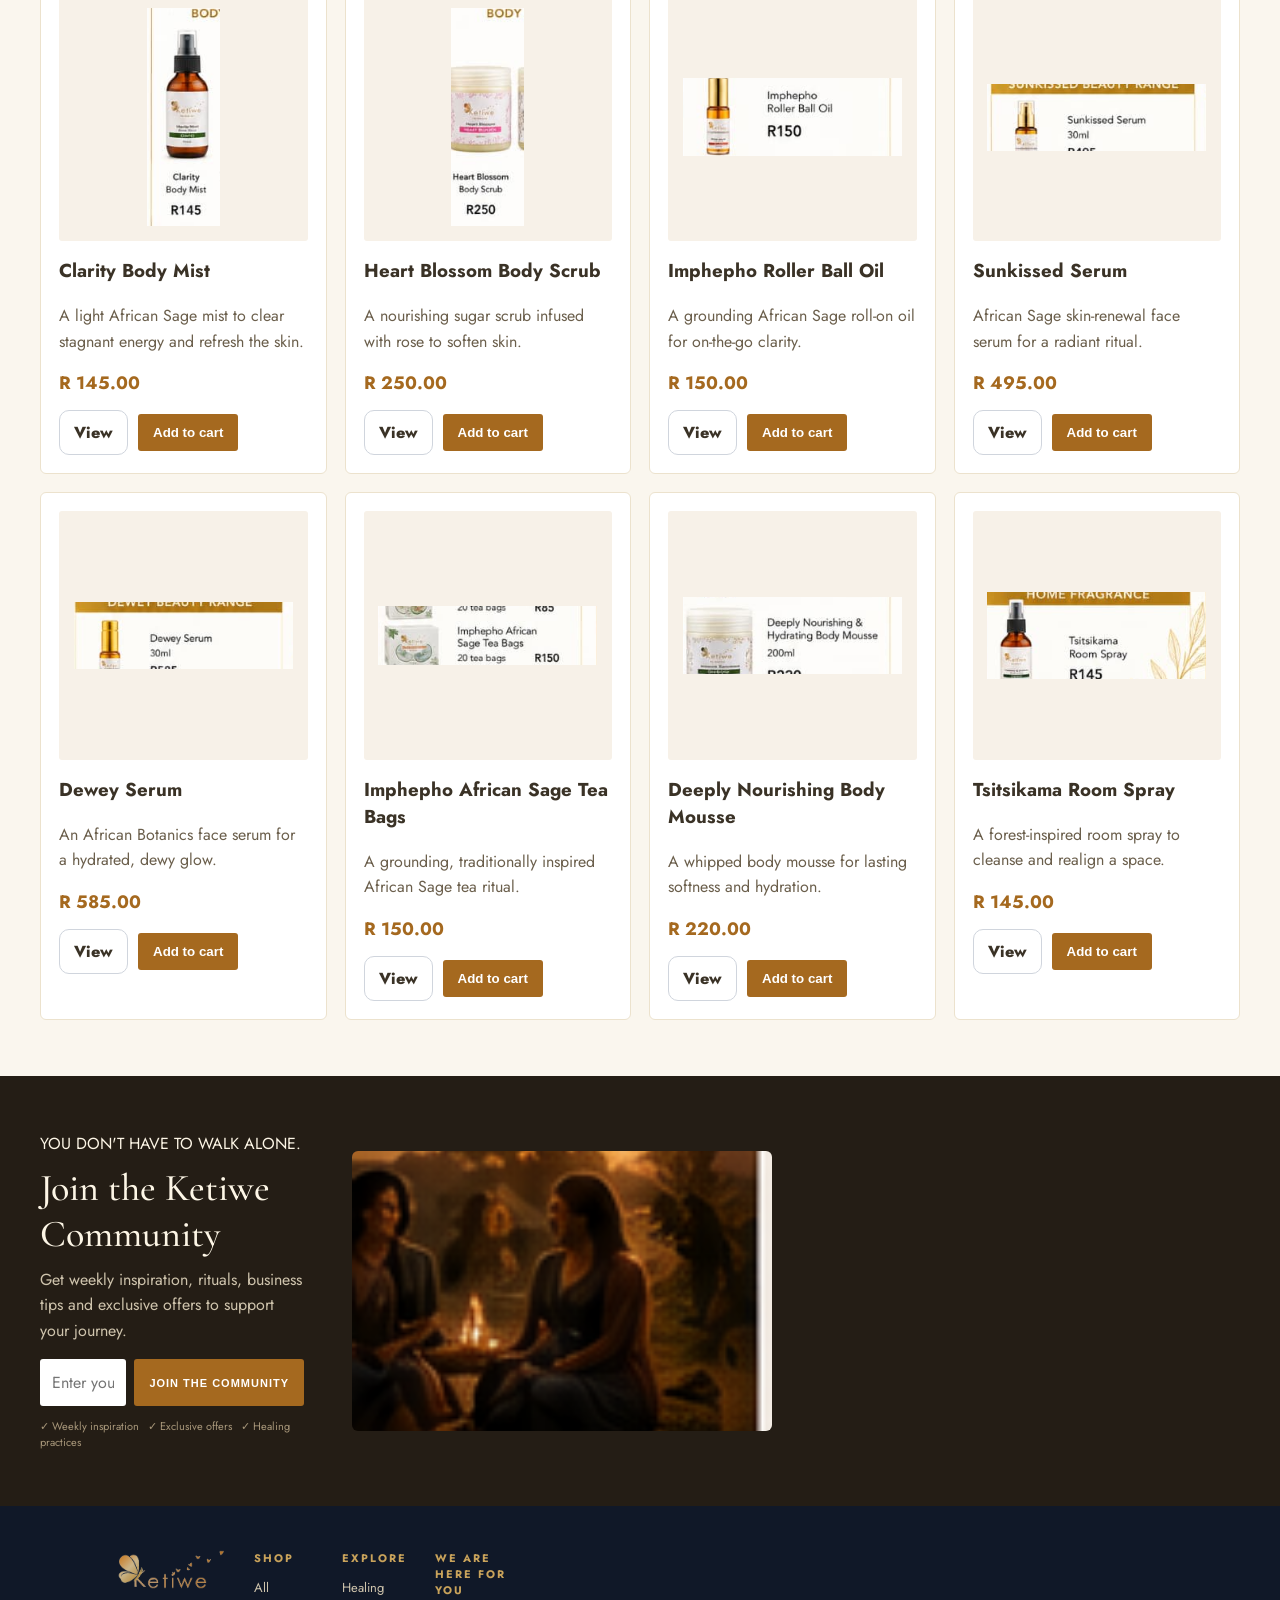
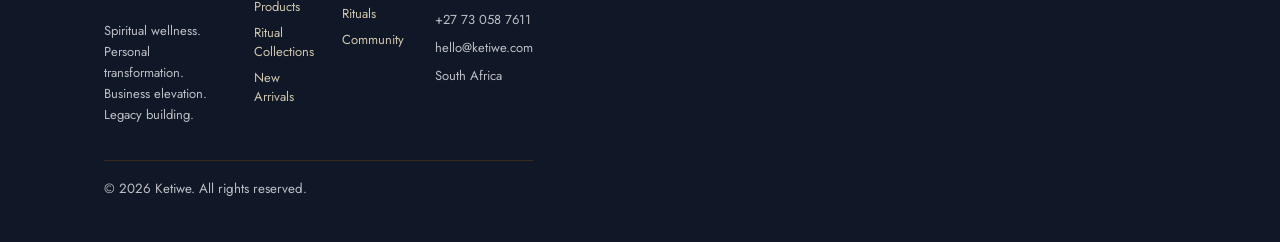
==== commit 5b9a81bf: "Publish Ketiwe storefront homepage" ====
--- a/index.html
+++ b/index.html
@@ -1,320 +1,13 @@
-<!DOCTYPE html>
-<html lang="en">
-<head>
-<meta charset="UTF-8" />
-<meta name="viewport" content="width=device-width, initial-scale=1.0" />
-<title>Ketiwe — From Powerful Purpose to Scalable Brand</title>
-<meta name="description" content="A current-versus-future brand vision for Ketiwe, presented by CloudMonkey." />
-<link rel="preconnect" href="https://fonts.googleapis.com">
-<link rel="preconnect" href="https://fonts.gstatic.com" crossorigin>
-<link href="https://fonts.googleapis.com/css2?family=DM+Sans:wght@400;500;600;700&family=Italiana&display=swap" rel="stylesheet">
-<style>
-:root {
-  --ink:#18342e;
-  --ink-soft:#36554d;
-  --cream:#f8f3e8;
-  --paper:#fffdf8;
-  --gold:#c6942f;
-  --gold-2:#e3bf68;
-  --sage:#8aa497;
-  --line:rgba(24,52,46,.14);
-  --shadow:0 24px 70px rgba(46,43,29,.13);
-}
-*{box-sizing:border-box}
-html{scroll-behavior:smooth}
-body{margin:0;font-family:'DM Sans',sans-serif;color:var(--ink);background:var(--cream);line-height:1.6;overflow-x:hidden}
-a{color:inherit;text-decoration:none}
-img{display:block;max-width:100%}
-.container{width:min(1180px,calc(100% - 40px));margin:auto}
-.eyebrow{display:inline-flex;align-items:center;gap:10px;font-size:.78rem;letter-spacing:.18em;text-transform:uppercase;font-weight:700;color:var(--gold)}
-.eyebrow:before{content:'';width:38px;height:1px;background:var(--gold)}
-h1,h2,h3{font-family:'Italiana',serif;font-weight:400;line-height:1.05;margin:0}
-h1{font-size:clamp(3.5rem,8vw,7.7rem);letter-spacing:-.03em}
-h2{font-size:clamp(2.5rem,5vw,5rem)}
-h3{font-size:clamp(1.55rem,2.5vw,2.25rem)}
-p{margin:0}
-.topbar{position:fixed;z-index:20;left:0;right:0;top:0;background:rgba(248,243,232,.82);backdrop-filter:blur(16px);border-bottom:1px solid var(--line)}
-.nav{height:78px;display:flex;align-items:center;justify-content:space-between}
-.brand{display:flex;align-items:center;gap:14px;font-weight:700;letter-spacing:.05em}
-
-.brand-logo{height:60px;width:auto;display:block}
-.brand-text{font-weight:700;letter-spacing:.08em;font-size:.92rem}
-.hero-brand-lockup{display:flex;align-items:center;gap:16px;margin-bottom:26px;flex-wrap:wrap}
-.hero-brand-lockup img{height:76px;width:auto}
-.hero-brand-lockup .tag{font-size:.92rem;letter-spacing:.16em;text-transform:uppercase;color:var(--gold);font-weight:700}
-.footer-brand{display:flex;align-items:center;gap:12px}
-.footer-brand img{height:34px;width:auto}
-@media(max-width:620px){.brand-logo{height:44px}.hero-brand-lockup img{height:62px}}
-.hero-brand-lockup.centered{flex-direction:column;justify-content:center;margin:0 auto 56px;text-align:center;gap:18px}
-.hero-brand-lockup.centered img{height:190px}
-.hero-brand-lockup.centered .tag{font-size:1.05rem}
-@media(max-width:620px){.hero-brand-lockup.centered img{height:120px}}
-
-.navlinks{display:flex;gap:30px;font-size:.9rem;font-weight:600}
-.navlinks a{opacity:.75}
-.navlinks a:hover{opacity:1;color:var(--gold)}
-.cta{display:inline-flex;align-items:center;justify-content:center;padding:14px 20px;border-radius:999px;background:var(--ink);color:#fff;font-weight:700;font-size:.9rem;transition:.25s}
-.cta:hover{transform:translateY(-2px);box-shadow:0 10px 30px rgba(24,52,46,.22)}
-.hero{min-height:100vh;padding:145px 0 70px;position:relative;display:flex;align-items:center}
-.hero:before{content:'';position:absolute;width:620px;height:620px;border-radius:50%;background:radial-gradient(circle,rgba(227,191,104,.38),rgba(227,191,104,0) 68%);right:-160px;top:40px;pointer-events:none}
-.hero-grid{display:grid;grid-template-columns:1.05fr .95fr;gap:70px;align-items:center}
-.hero-copy p{font-size:clamp(1.05rem,1.5vw,1.28rem);max-width:660px;color:var(--ink-soft);margin-top:28px}
-.hero-actions{display:flex;gap:14px;flex-wrap:wrap;margin-top:34px}
-.ghost{display:inline-flex;align-items:center;justify-content:center;padding:13px 20px;border-radius:999px;border:1px solid var(--line);font-weight:700;background:rgba(255,255,255,.45)}
-.visual{position:relative;min-height:620px}
-.logo-card{position:absolute;right:0;top:0;width:74%;border-radius:36px;overflow:hidden;box-shadow:var(--shadow);transform:rotate(2deg);background:#fff}
-.product-card{position:absolute;width:53%;border-radius:28px;overflow:hidden;box-shadow:var(--shadow);border:7px solid rgba(255,255,255,.88)}
-.product-card.scrub{left:0;bottom:10px;transform:rotate(-5deg)}
-.product-card.tea{right:-10px;bottom:-25px;transform:rotate(6deg)}
-.floating-note{position:absolute;left:14%;top:42%;background:var(--ink);color:white;border-radius:18px;padding:18px 20px;width:210px;box-shadow:0 20px 50px rgba(24,52,46,.3);z-index:3}
-.floating-note b{display:block;color:var(--gold-2);font-size:.75rem;text-transform:uppercase;letter-spacing:.14em;margin-bottom:5px}
-section{padding:110px 0}
-.section-intro{display:grid;grid-template-columns:.8fr 1.2fr;gap:80px;align-items:end;margin-bottom:55px}
-.section-intro p{font-size:1.14rem;color:var(--ink-soft);max-width:720px}
-.current{background:var(--paper)}
-.comparison{display:grid;grid-template-columns:1fr 74px 1fr;align-items:stretch}
-.panel{padding:44px;border-radius:30px;border:1px solid var(--line);background:#fff;position:relative;overflow:hidden}
-.panel.current-panel{background:#f4efe5}
-.panel.future-panel{background:linear-gradient(145deg,#14352e,#244c42);color:#fff;box-shadow:var(--shadow)}
-.panel-label{font-size:.72rem;text-transform:uppercase;letter-spacing:.18em;font-weight:700;color:var(--gold);margin-bottom:20px}
-.panel h3{margin-bottom:16px}
-.panel p{opacity:.8;margin-bottom:25px}
-.checks{display:grid;gap:14px}
-.check{display:grid;grid-template-columns:28px 1fr;gap:12px;align-items:start}
-.icon{width:28px;height:28px;border-radius:50%;display:grid;place-items:center;font-weight:700;background:rgba(198,148,47,.16);color:var(--gold)}
-.future-panel .icon{background:rgba(227,191,104,.18);color:var(--gold-2)}
-.arrow{display:grid;place-items:center;font-size:2rem;color:var(--gold)}
-.ecosystem{position:relative}
-.ecosystem-grid{display:grid;grid-template-columns:repeat(4,1fr);gap:20px;margin-top:50px}
-.pillar{background:rgba(255,255,255,.66);border:1px solid var(--line);border-radius:26px;padding:32px;min-height:290px;transition:.25s}
-.pillar:hover{transform:translateY(-7px);background:#fff;box-shadow:0 20px 50px rgba(54,85,77,.12)}
-.num{font-family:'Italiana';font-size:3rem;color:var(--gold-2);line-height:1;margin-bottom:26px}
-.pillar h3{font-size:2rem;margin-bottom:14px}
-.pillar p{color:var(--ink-soft)}
-.journey{background:var(--ink);color:#fff;overflow:hidden;position:relative}
-.journey:after{content:'';position:absolute;inset:auto -120px -220px auto;width:600px;height:600px;border-radius:50%;border:1px solid rgba(227,191,104,.23);box-shadow:0 0 0 60px rgba(227,191,104,.05),0 0 0 120px rgba(227,191,104,.03)}
-.flow{display:grid;grid-template-columns:repeat(7,1fr);gap:14px;margin-top:55px;position:relative;z-index:2}
-.step{padding:24px 18px;border:1px solid rgba(255,255,255,.14);border-radius:18px;background:rgba(255,255,255,.045);min-height:148px}
-.step span{font-size:.72rem;color:var(--gold-2);font-weight:700;letter-spacing:.13em}
-.step strong{display:block;margin-top:12px;font-size:1.05rem}
-.roadmap{background:var(--paper)}
-.timeline{display:grid;grid-template-columns:repeat(3,1fr);gap:24px;margin-top:48px}
-.phase{border-radius:28px;padding:34px;background:#fff;border:1px solid var(--line);position:relative}
-.phase.featured{background:#f2e7c9;border-color:rgba(198,148,47,.35);transform:translateY(-14px)}
-.phase-tag{font-size:.75rem;text-transform:uppercase;letter-spacing:.14em;color:var(--gold);font-weight:700}
-.price{font-family:'Italiana';font-size:2.4rem;margin:18px 0 4px}
-.monthly{color:var(--ink-soft);margin-bottom:22px}
-.phase ul{padding-left:20px;margin:0;color:var(--ink-soft)}
-.phase li{margin:9px 0}
-.timeline.single{grid-template-columns:1fr;max-width:720px;margin:48px auto 0}
-.phase .proposal-link{display:inline-flex;align-items:center;justify-content:center;padding:13px 22px;border-radius:999px;background:var(--ink);color:#fff;font-weight:700;font-size:.9rem;margin-top:6px;transition:.25s}
-.phase .proposal-link:hover{transform:translateY(-2px);box-shadow:0 10px 30px rgba(24,52,46,.22)}
-.staged-note{max-width:720px;margin:22px auto 0;padding:20px 26px;border-radius:18px;background:#f4efe5;color:var(--ink-soft);font-size:.96rem}
-.staged-note a{color:var(--gold);font-weight:700;text-decoration:underline}
-.fine-print{margin-top:28px;padding-top:20px;border-top:1px solid var(--line)}
-.fine-print summary{cursor:pointer;font-weight:700;color:var(--gold);font-size:.78rem;text-transform:uppercase;letter-spacing:.12em;list-style:none}
-.fine-print summary::-webkit-details-marker{display:none}
-.fine-print summary:after{content:'+ show scope, limits and terms';margin-left:8px;color:var(--ink-soft);text-transform:none;letter-spacing:normal;font-weight:600;font-size:.85rem}
-.fine-print[open] summary:after{content:'– hide scope, limits and terms'}
-.fine-grid{display:grid;grid-template-columns:repeat(2,1fr);gap:22px;margin-top:22px}
-.fine-grid h4{font-family:'DM Sans',sans-serif;font-size:.8rem;text-transform:uppercase;letter-spacing:.08em;color:var(--ink);margin:0 0 8px}
-.fine-grid ul{padding-left:18px;margin:0;color:var(--ink-soft);font-size:.87rem}
-.fine-grid li{margin:6px 0}
-@media(max-width:700px){.fine-grid{grid-template-columns:1fr}}
-.quote{padding:100px 0;background:linear-gradient(90deg,#e8cf89,#f2e4bc)}
-.quote blockquote{font-family:'Italiana';font-size:clamp(2rem,4vw,4.2rem);line-height:1.12;margin:0;max-width:1020px}
-.quote small{display:block;margin-top:24px;font-weight:700;letter-spacing:.12em;text-transform:uppercase}
-.final{padding:110px 0 60px}
-.final-card{border-radius:36px;padding:70px;background:var(--ink);color:#fff;display:grid;grid-template-columns:1.2fr .8fr;gap:60px;align-items:center;position:relative;overflow:hidden}
-.final-card:before{content:'K';position:absolute;right:-20px;bottom:-125px;font-family:'Italiana';font-size:23rem;color:rgba(255,255,255,.035);line-height:1}
-.final-card p{margin-top:20px;max-width:660px;color:rgba(255,255,255,.74);font-size:1.1rem}
-.final-list{display:grid;gap:14px;position:relative;z-index:2}
-.final-list div{padding:17px 20px;border:1px solid rgba(255,255,255,.14);border-radius:15px;background:rgba(255,255,255,.045)}
-footer{padding:30px 0 45px;color:var(--ink-soft);font-size:.87rem}
-.footer-grid{display:flex;justify-content:space-between;gap:20px;border-top:1px solid var(--line);padding-top:26px}
-.reveal{opacity:0;transform:translateY(20px);transition:.7s ease}
-.reveal.visible{opacity:1;transform:none}
-@media(max-width:980px){
-  .navlinks{display:none} .hero-grid,.section-intro,.final-card{grid-template-columns:1fr} .visual{min-height:560px;margin-top:20px}
-  .comparison{grid-template-columns:1fr;gap:20px} .arrow{transform:rotate(90deg)}
-  .ecosystem-grid{grid-template-columns:repeat(2,1fr)} .flow{grid-template-columns:repeat(2,1fr)} .timeline{grid-template-columns:1fr}
-  .phase.featured{transform:none}
-}
-@media(max-width:620px){
- .container{width:min(100% - 26px,1180px)} section{padding:78px 0} .hero{padding-top:120px}
- .visual{min-height:480px} .logo-card{width:83%} .product-card{width:56%} .floating-note{left:4%;top:38%;width:185px}
- .ecosystem-grid,.flow{grid-template-columns:1fr} .panel{padding:28px} .final-card{padding:38px 26px} .footer-grid{display:block}
-}
-</style>
-</head>
-<body>
-<header class="topbar">
-  <div class="container nav">
-    <a class="brand" href="#top"><img class="brand-logo" src="[data-uri]" alt="Ketiwe logo"></a>
-    <nav class="navlinks"><a href="#current">Current vs Future</a><a href="#ecosystem">Ecosystem</a><a href="#roadmap">Roadmap</a></nav>
-    <a class="cta" href="#vision">See the vision</a>
-  </div>
-</header>
-
-<main id="top">
-<section class="hero">
- <div class="container">
-    <div class="hero-brand-lockup centered reveal"><img src="[data-uri]" alt="Ketiwe logo"><div class="tag">The chosen one</div></div>
-  <div class="hero-grid">
-  <div class="hero-copy reveal">
-    <div class="eyebrow">Brand transformation vision</div>
-    <h1>From a powerful purpose to a scalable brand.</h1>
-    <p>Ketiwe already carries meaning, beauty and spiritual depth. The next chapter is to turn that energy into a clear, visible and commercially structured ecosystem that can attract, serve and grow its community.</p>
-    <div class="hero-actions"><a class="cta" href="#current">Explore the transformation</a><a class="ghost" href="#roadmap">View the growth path</a></div>
-  </div>
-  <div class="visual reveal">
-    <div class="logo-card"><img src="[data-uri]